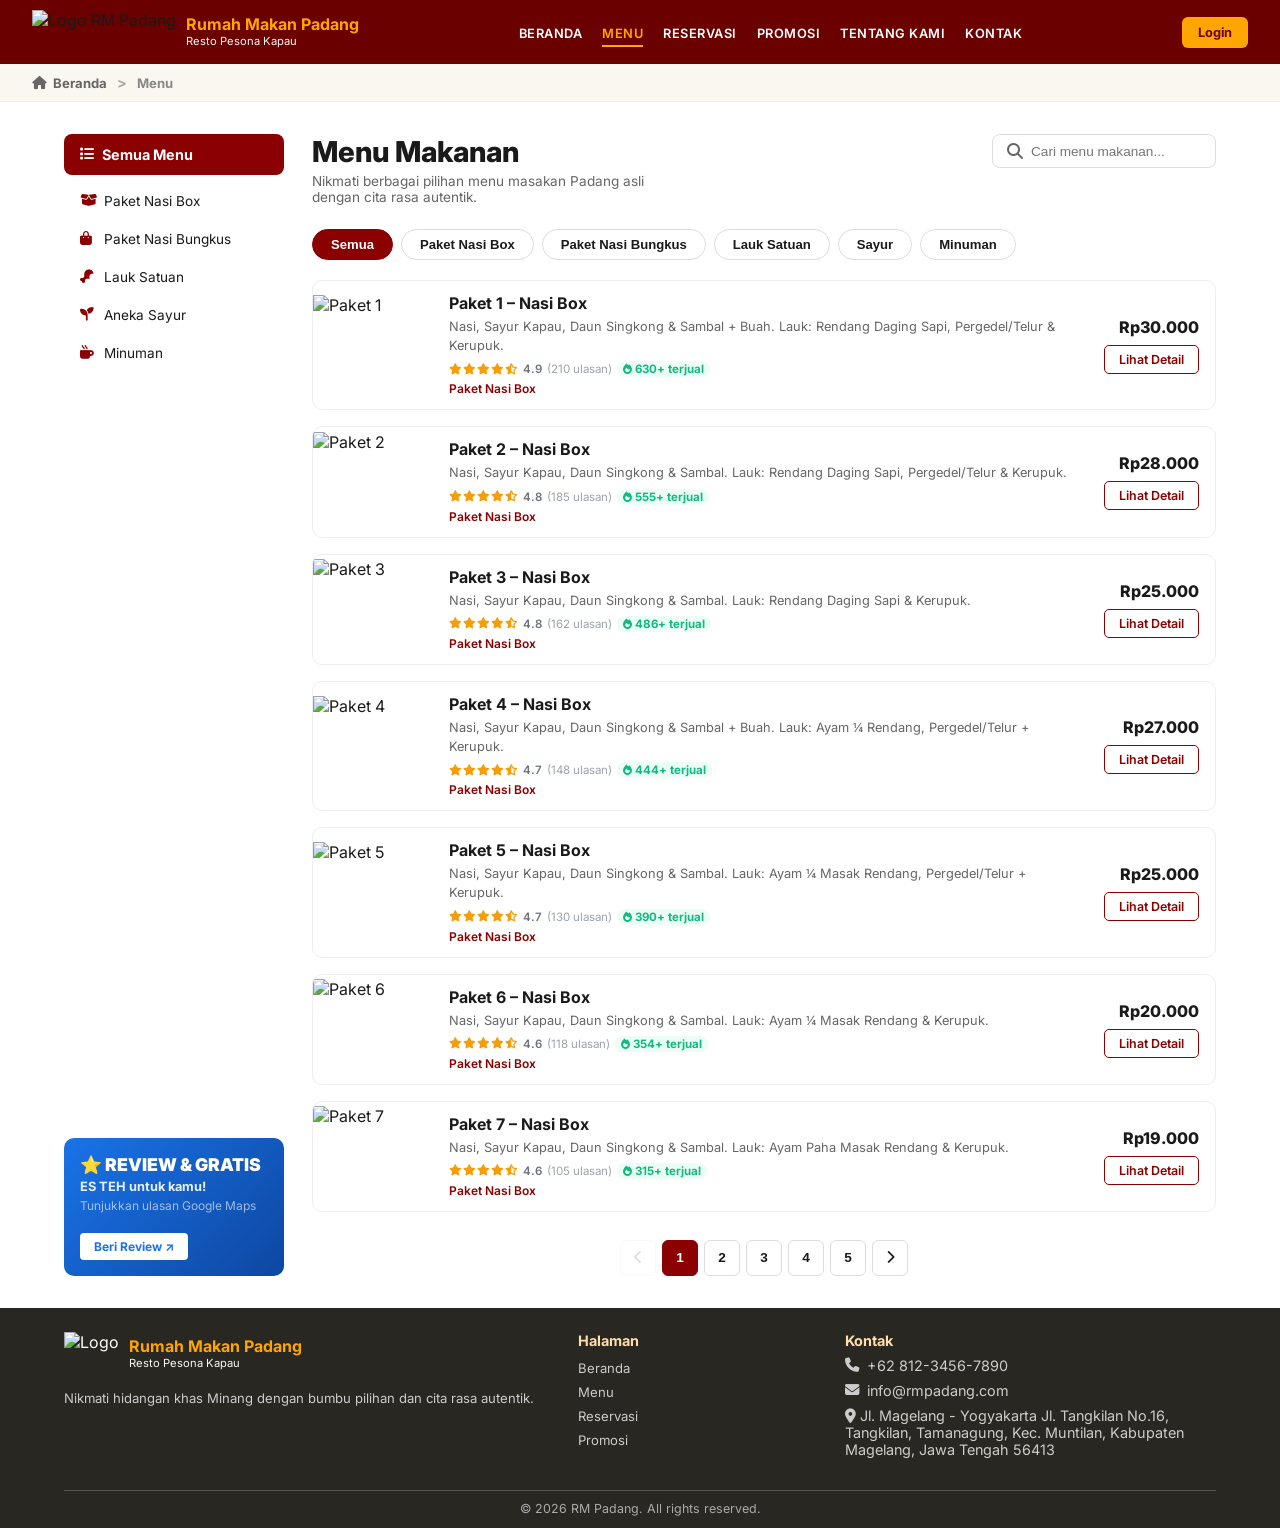
==== RMpdg/catering-form.html @ b2ebcb16 "Update project: migrate admin pages to PHP, update assets and backend endpoints" ====
<!DOCTYPE html>
<html lang="id">
<head>
  <meta charset="UTF-8" />
  <meta name="viewport" content="width=device-width, initial-scale=1.0" />
  <title>Form Catering - RM Padang</title>
  <script>
    // Formulir catering sudah tidak tersedia.
    // Untuk pemesanan dalam jumlah banyak, lihat Paket Nasi Box di halaman menu.
    window.location.replace('menu.html');
  </script>
</head>
<body>
  <p>Mengarahkan ke halaman menu... <a href="menu.html">Klik di sini jika tidak otomatis</a></p>
</body>
</html>
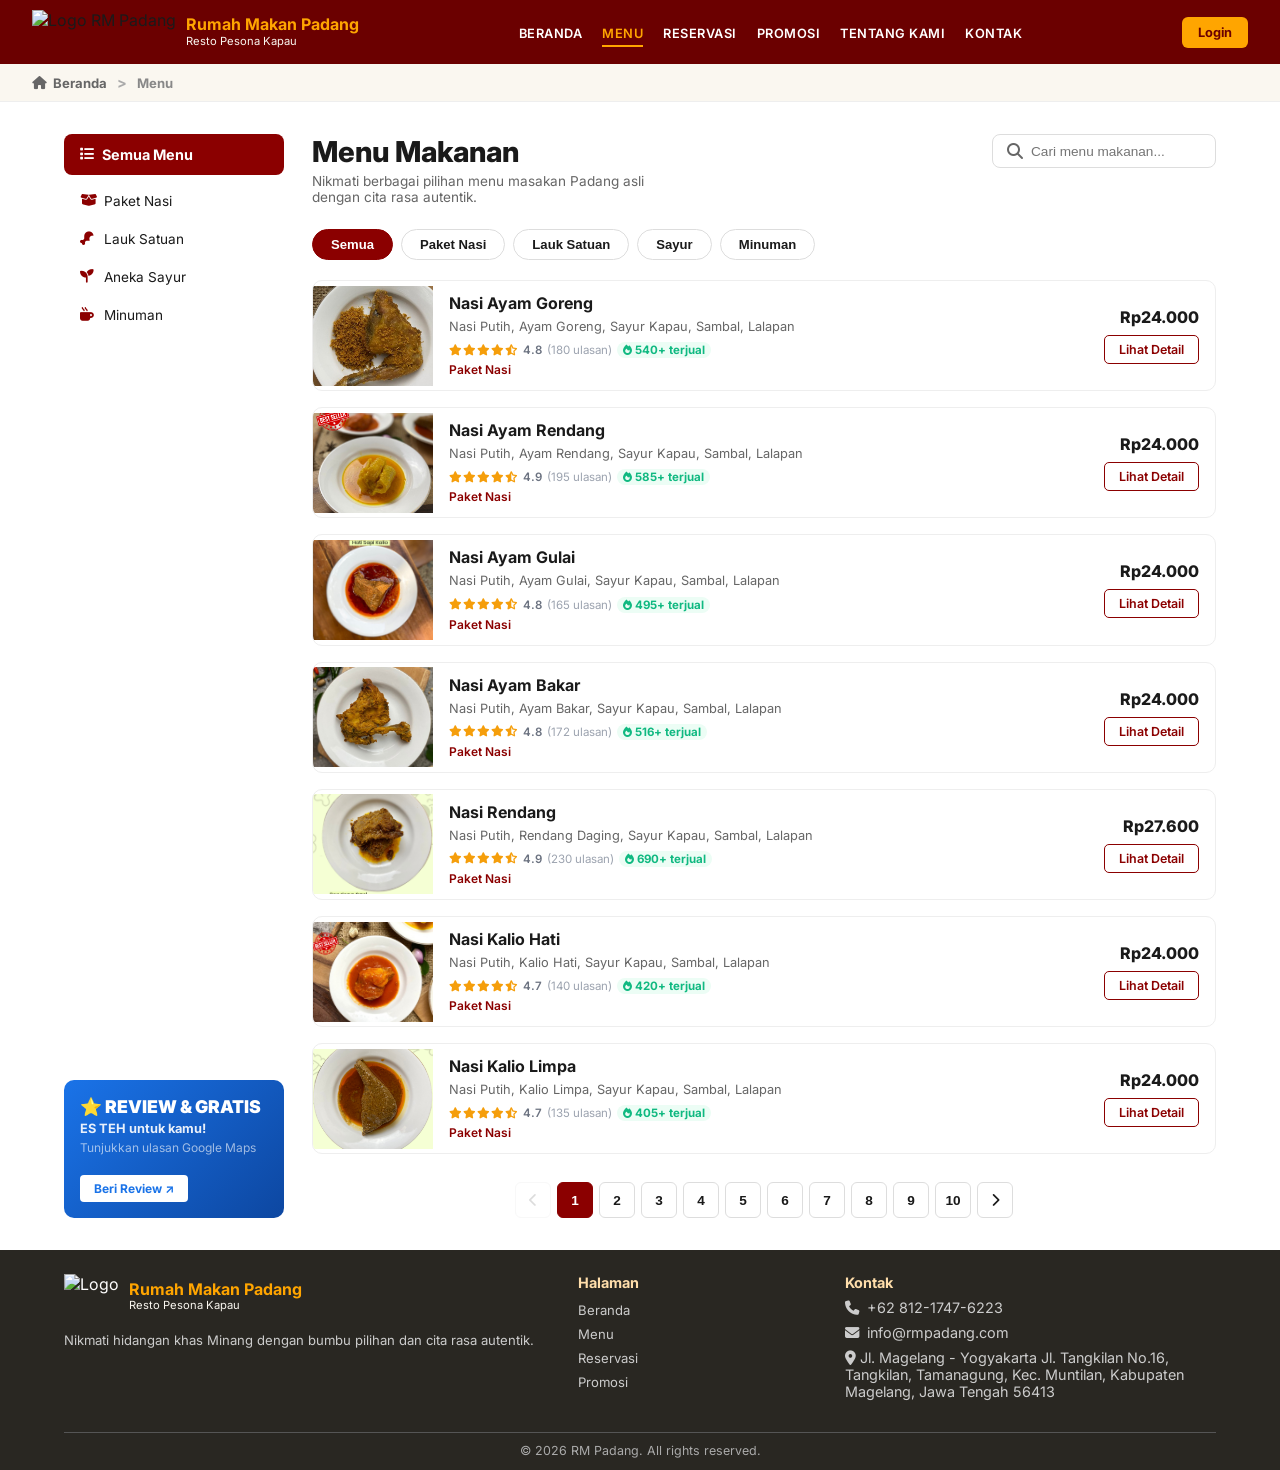
==== commit e44a3423: "Update: Paket Nasi GoFood, hapus Shopee & TikTok, ganti Gojek ke GoFood, update QRIS & kontak, sinkr" ====
--- a/RMpdg/catering-form.html
+++ b/RMpdg/catering-form.html
@@ -1,4 +1,4 @@
-<!DOCTYPE html>
+﻿<!DOCTYPE html>
 <html lang="id">
 <head>
   <meta charset="UTF-8" />
